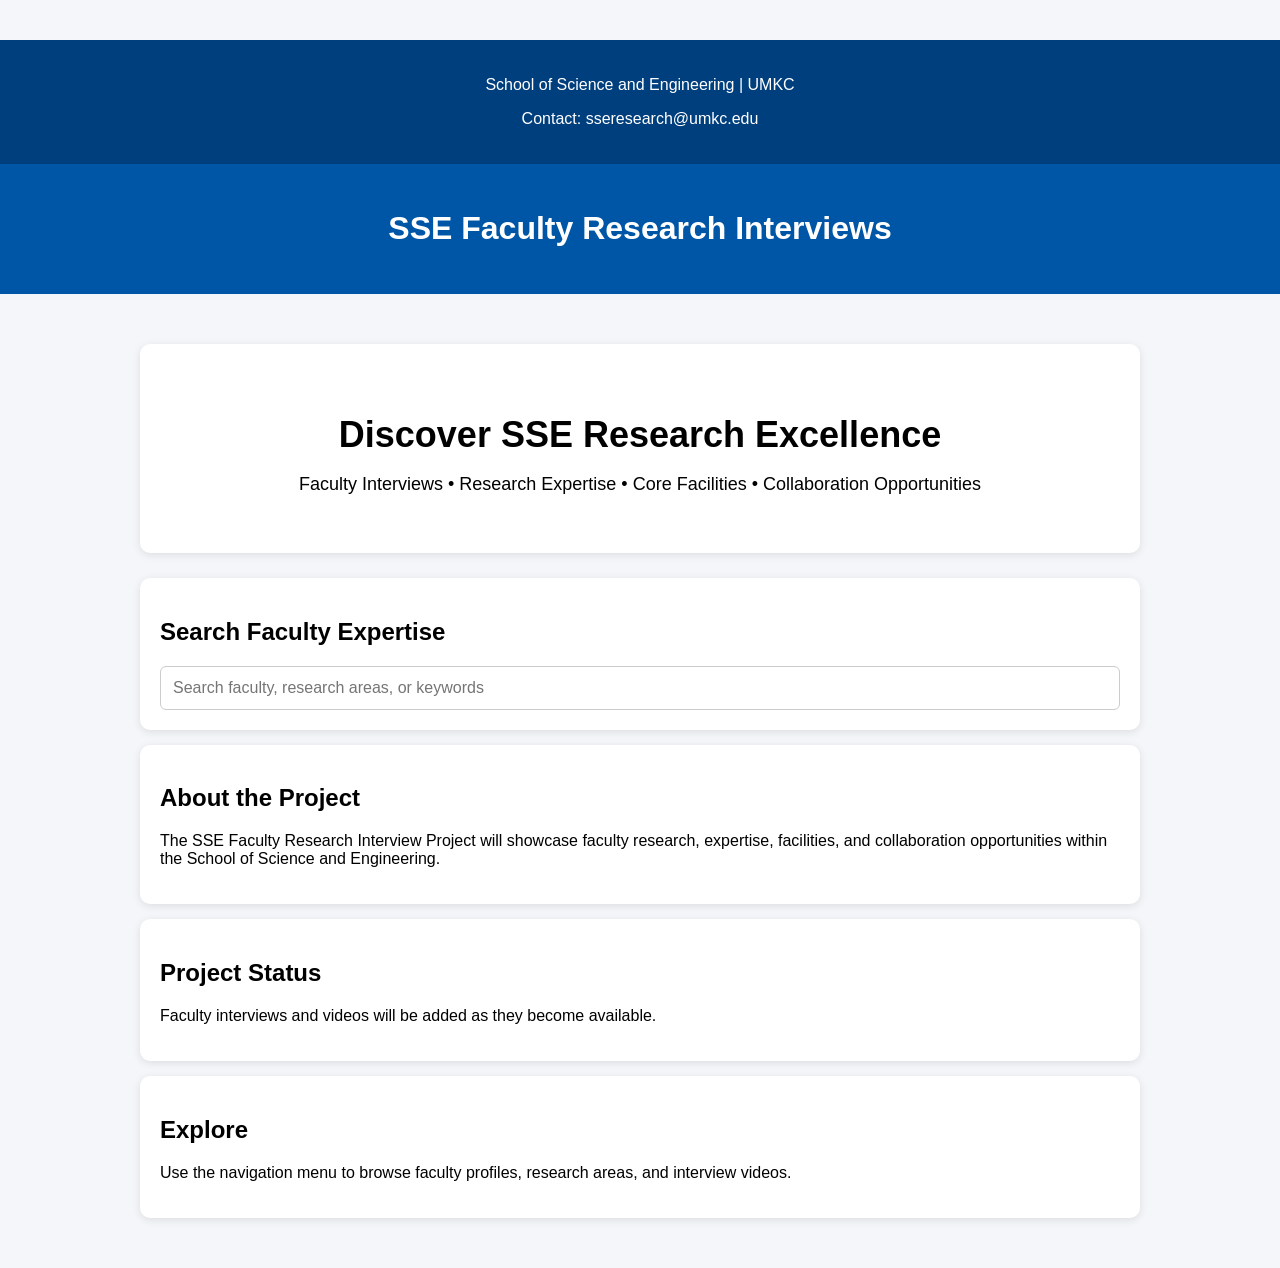
==== index.html @ 898906ed "Initial website upload" ====
<!DOCTYPE html>
<html lang="en">

<head>
    <meta charset="UTF-8">
    <meta name="viewport" content="width=device-width, initial-scale=1.0">
    <title>SSE Faculty Research Interviews</title>
    <link rel="stylesheet" href="style.css">
</head>

<footer>
    <p>School of Science and Engineering | UMKC</p>
    <p>Contact: sseresearch@umkc.edu</p>
</footer>

<body>

<header>
    <h1>SSE Faculty Research Interviews</h1>
</header>

<main>

    <section class="hero">
    <h2>Discover SSE Research Excellence</h2>

    <p>
        Faculty Interviews • Research Expertise • Core Facilities • Collaboration Opportunities
    </p>
</section>
    <section class="faculty-card">
        <h2>Search Faculty Expertise</h2>

        <input type="text" placeholder="Search faculty, research areas, or keywords">
    </section>

    <section class="faculty-card">
        <h2>About the Project</h2>

        <p>
            The SSE Faculty Research Interview Project will showcase faculty research,
            expertise, facilities, and collaboration opportunities within the School of
            Science and Engineering.
        </p>
    </section>

    <section class="faculty-card">
        <h2>Project Status</h2>

        <p>
            Faculty interviews and videos will be added as they become available.
        </p>
    </section>

    <section class="faculty-card">
        <h2>Explore</h2>

        <p>
            Use the navigation menu to browse faculty profiles, research areas,
            and interview videos.
        </p>
    </section>

</main>

</body>
</html>
---- style.css ----
body {
    font-family: Arial, sans-serif;
    margin: 0;
    background-color: #f4f6f9;
}

header {
    background-color: #0056A6;
    color: white;
    text-align: center;
    padding: 25px;
}

main {
    max-width: 1000px;
    margin: 30px auto;
    padding: 20px;
}

.faculty-card {
    background: white;
    padding: 20px;
    margin-top: 15px;
    border-radius: 10px;
    box-shadow: 0 2px 8px rgba(0,0,0,0.1);
}
nav {
    background-color: #003f7d;
    text-align: center;
    padding: 12px;
}

nav a {
    color: white;
    text-decoration: none;
    margin: 0 15px;
    font-weight: bold;
}

nav a:hover {
    text-decoration: underline;
}
input {
    width: 100%;
    padding: 12px;
    font-size: 16px;
    border: 1px solid #ccc;
    border-radius: 6px;
    box-sizing: border-box;
}
.hero {
    text-align: center;
    background: white;
    padding: 40px;
    border-radius: 10px;
    margin-bottom: 25px;
    box-shadow: 0 2px 8px rgba(0,0,0,0.1);
}

.hero h2 {
    font-size: 36px;
    margin-bottom: 15px;
}

.hero p {
    font-size: 18px;
}
footer {
    background-color: #003f7d;
    color: white;
    text-align: center;
    padding: 20px;
    margin-top: 40px;
}
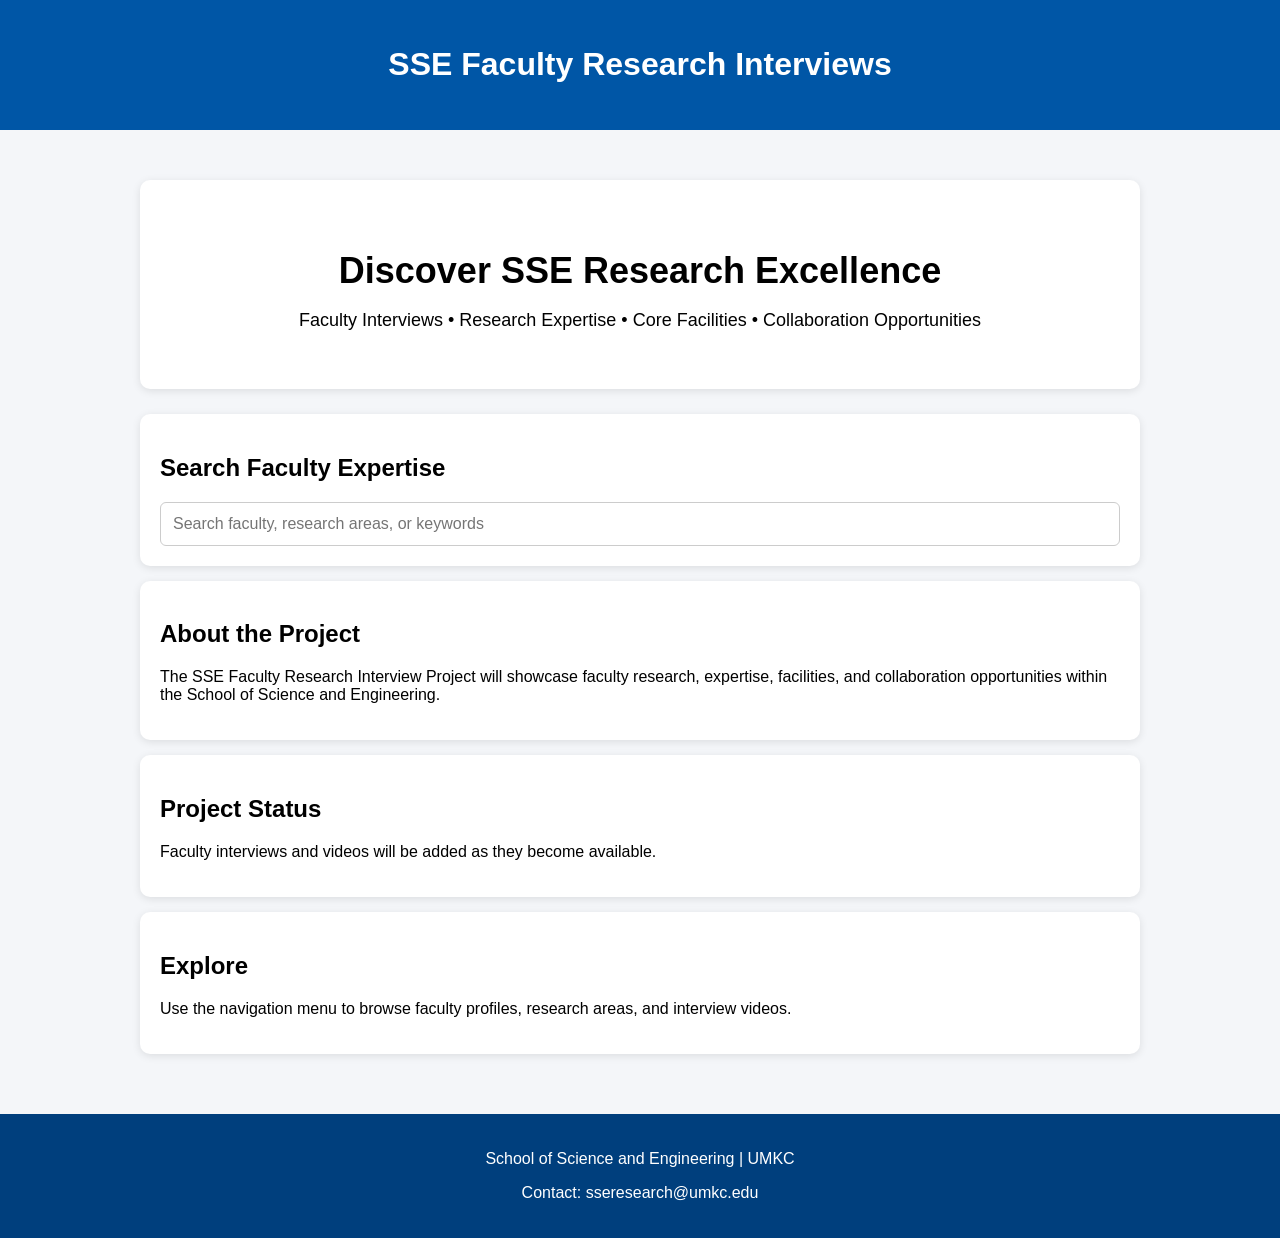
==== commit 055c4dce: "Add files via upload" ====
--- a/index.html
+++ b/index.html
@@ -8,10 +8,6 @@
     <link rel="stylesheet" href="style.css">
 </head>
 
-<footer>
-    <p>School of Science and Engineering | UMKC</p>
-    <p>Contact: sseresearch@umkc.edu</p>
-</footer>
 
 <body>
 
@@ -63,5 +59,10 @@
 
 </main>
 
+<footer>
+    <p>School of Science and Engineering | UMKC</p>
+    <p>Contact: sseresearch@umkc.edu</p>
+</footer>
+
 </body>
 </html>
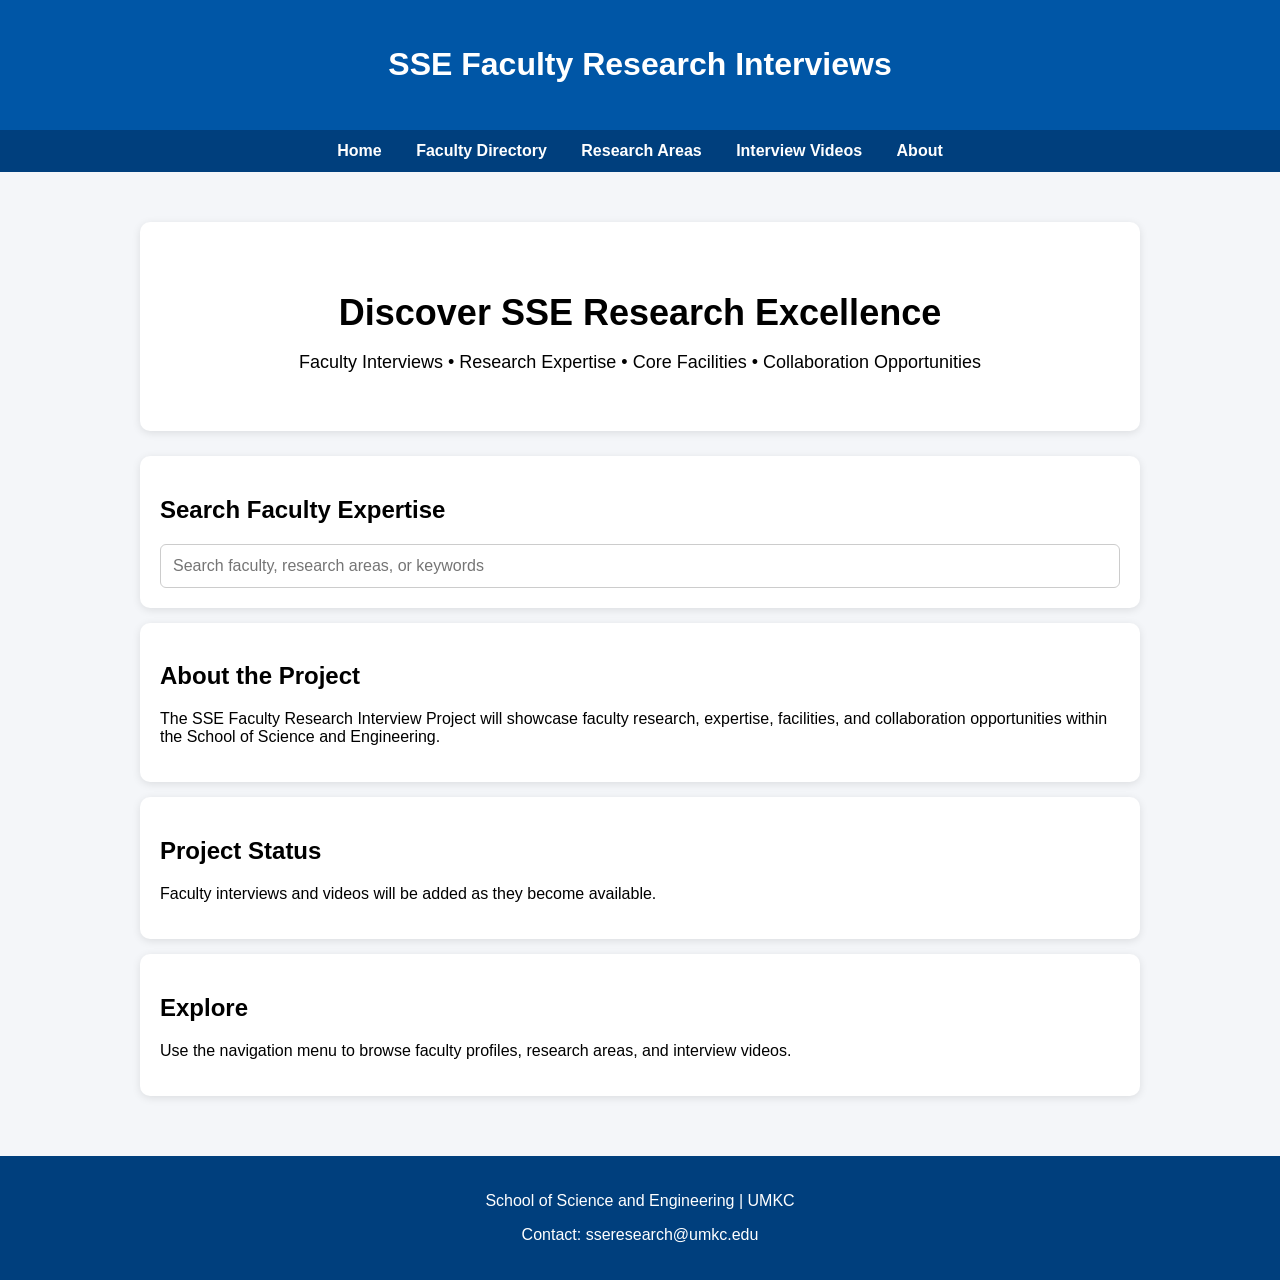
==== commit f3a47d9d: "Add files via upload" ====
--- a/index.html
+++ b/index.html
@@ -14,6 +14,14 @@
 <header>
     <h1>SSE Faculty Research Interviews</h1>
 </header>
+
+<nav>
+    <a href="index.html">Home</a>
+    <a href="faculty.html">Faculty Directory</a>
+    <a href="research-areas.html">Research Areas</a>
+    <a href="videos.html">Interview Videos</a>
+    <a href="about.html">About</a>
+</nav>
 
 <main>
 
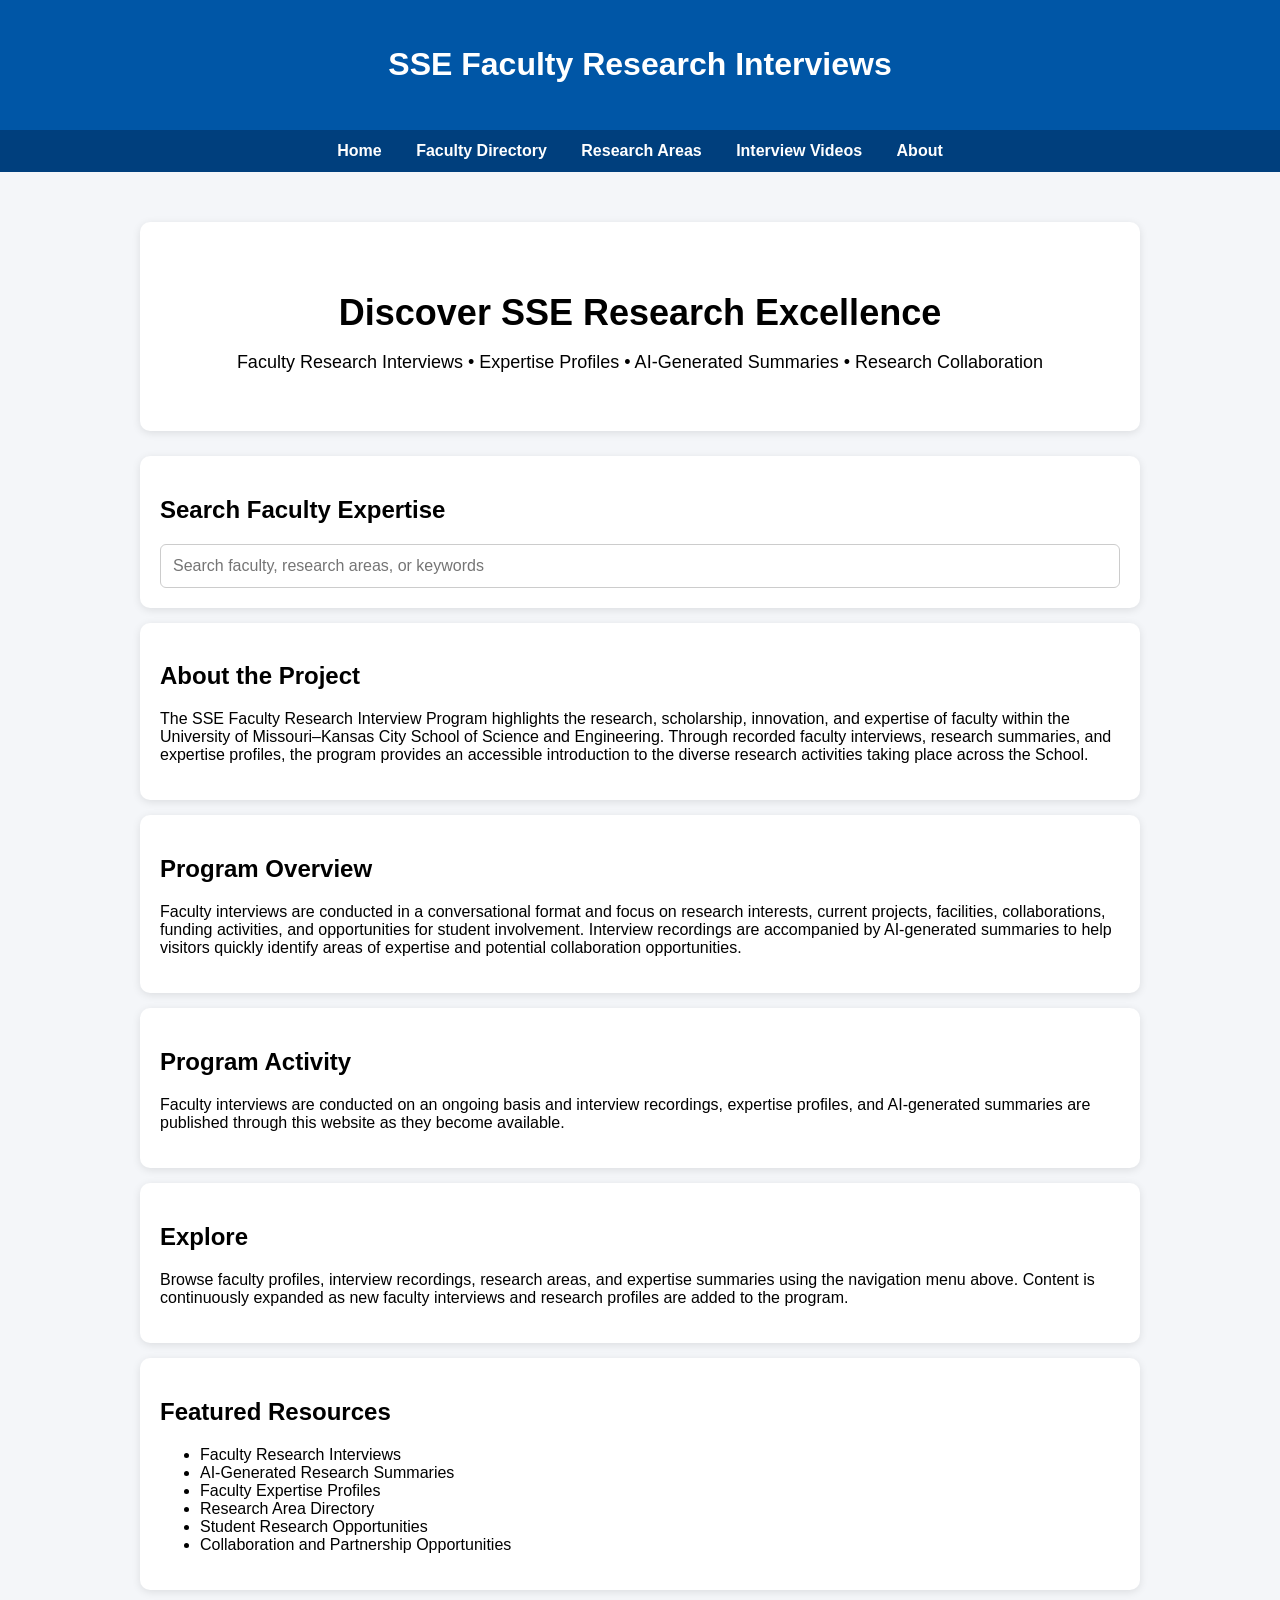
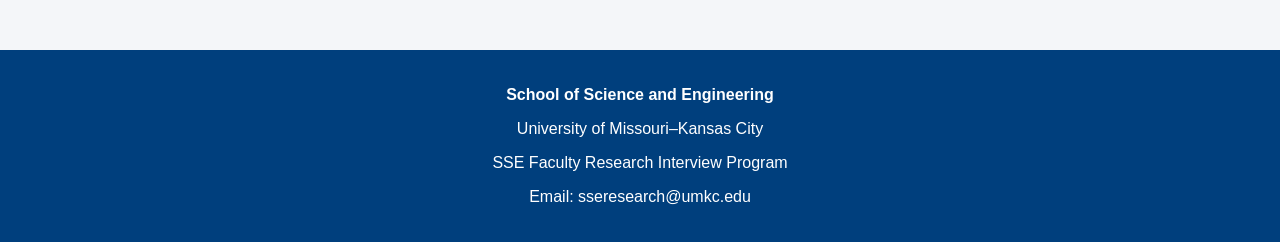
==== commit fd28025f: "Add files via upload" ====
--- a/index.html
+++ b/index.html
@@ -26,12 +26,13 @@
 <main>
 
     <section class="hero">
-    <h2>Discover SSE Research Excellence</h2>
+        <h2>Discover SSE Research Excellence</h2>
 
-    <p>
-        Faculty Interviews • Research Expertise • Core Facilities • Collaboration Opportunities
-    </p>
-</section>
+        <p>
+            Faculty Research Interviews • Expertise Profiles • AI-Generated Summaries • Research Collaboration
+        </p>
+    </section>
+
     <section class="faculty-card">
         <h2>Search Faculty Expertise</h2>
 
@@ -42,17 +43,34 @@
         <h2>About the Project</h2>
 
         <p>
-            The SSE Faculty Research Interview Project will showcase faculty research,
-            expertise, facilities, and collaboration opportunities within the School of
-            Science and Engineering.
+            The SSE Faculty Research Interview Program highlights the research,
+            scholarship, innovation, and expertise of faculty within the University of
+            Missouri–Kansas City School of Science and Engineering. Through recorded
+            faculty interviews, research summaries, and expertise profiles, the program
+            provides an accessible introduction to the diverse research activities taking
+            place across the School.
         </p>
     </section>
 
     <section class="faculty-card">
-        <h2>Project Status</h2>
+        <h2>Program Overview</h2>
 
         <p>
-            Faculty interviews and videos will be added as they become available.
+            Faculty interviews are conducted in a conversational format and focus on
+            research interests, current projects, facilities, collaborations, funding
+            activities, and opportunities for student involvement. Interview recordings
+            are accompanied by AI-generated summaries to help visitors quickly identify
+            areas of expertise and potential collaboration opportunities.
+        </p>
+    </section>
+
+    <section class="faculty-card">
+        <h2>Program Activity</h2>
+
+        <p>
+            Faculty interviews are conducted on an ongoing basis and interview recordings,
+            expertise profiles, and AI-generated summaries are published through this
+            website as they become available.
         </p>
     </section>
 
@@ -60,16 +78,32 @@
         <h2>Explore</h2>
 
         <p>
-            Use the navigation menu to browse faculty profiles, research areas,
-            and interview videos.
+            Browse faculty profiles, interview recordings, research areas, and expertise
+            summaries using the navigation menu above. Content is continuously expanded
+            as new faculty interviews and research profiles are added to the program.
         </p>
+    </section>
+
+    <section class="faculty-card">
+        <h2>Featured Resources</h2>
+
+        <ul>
+            <li>Faculty Research Interviews</li>
+            <li>AI-Generated Research Summaries</li>
+            <li>Faculty Expertise Profiles</li>
+            <li>Research Area Directory</li>
+            <li>Student Research Opportunities</li>
+            <li>Collaboration and Partnership Opportunities</li>
+        </ul>
     </section>
 
 </main>
 
 <footer>
-    <p>School of Science and Engineering | UMKC</p>
-    <p>Contact: sseresearch@umkc.edu</p>
+    <p><strong>School of Science and Engineering</strong></p>
+    <p>University of Missouri–Kansas City</p>
+    <p>SSE Faculty Research Interview Program</p>
+    <p>Email: sseresearch@umkc.edu</p>
 </footer>
 
 </body>
